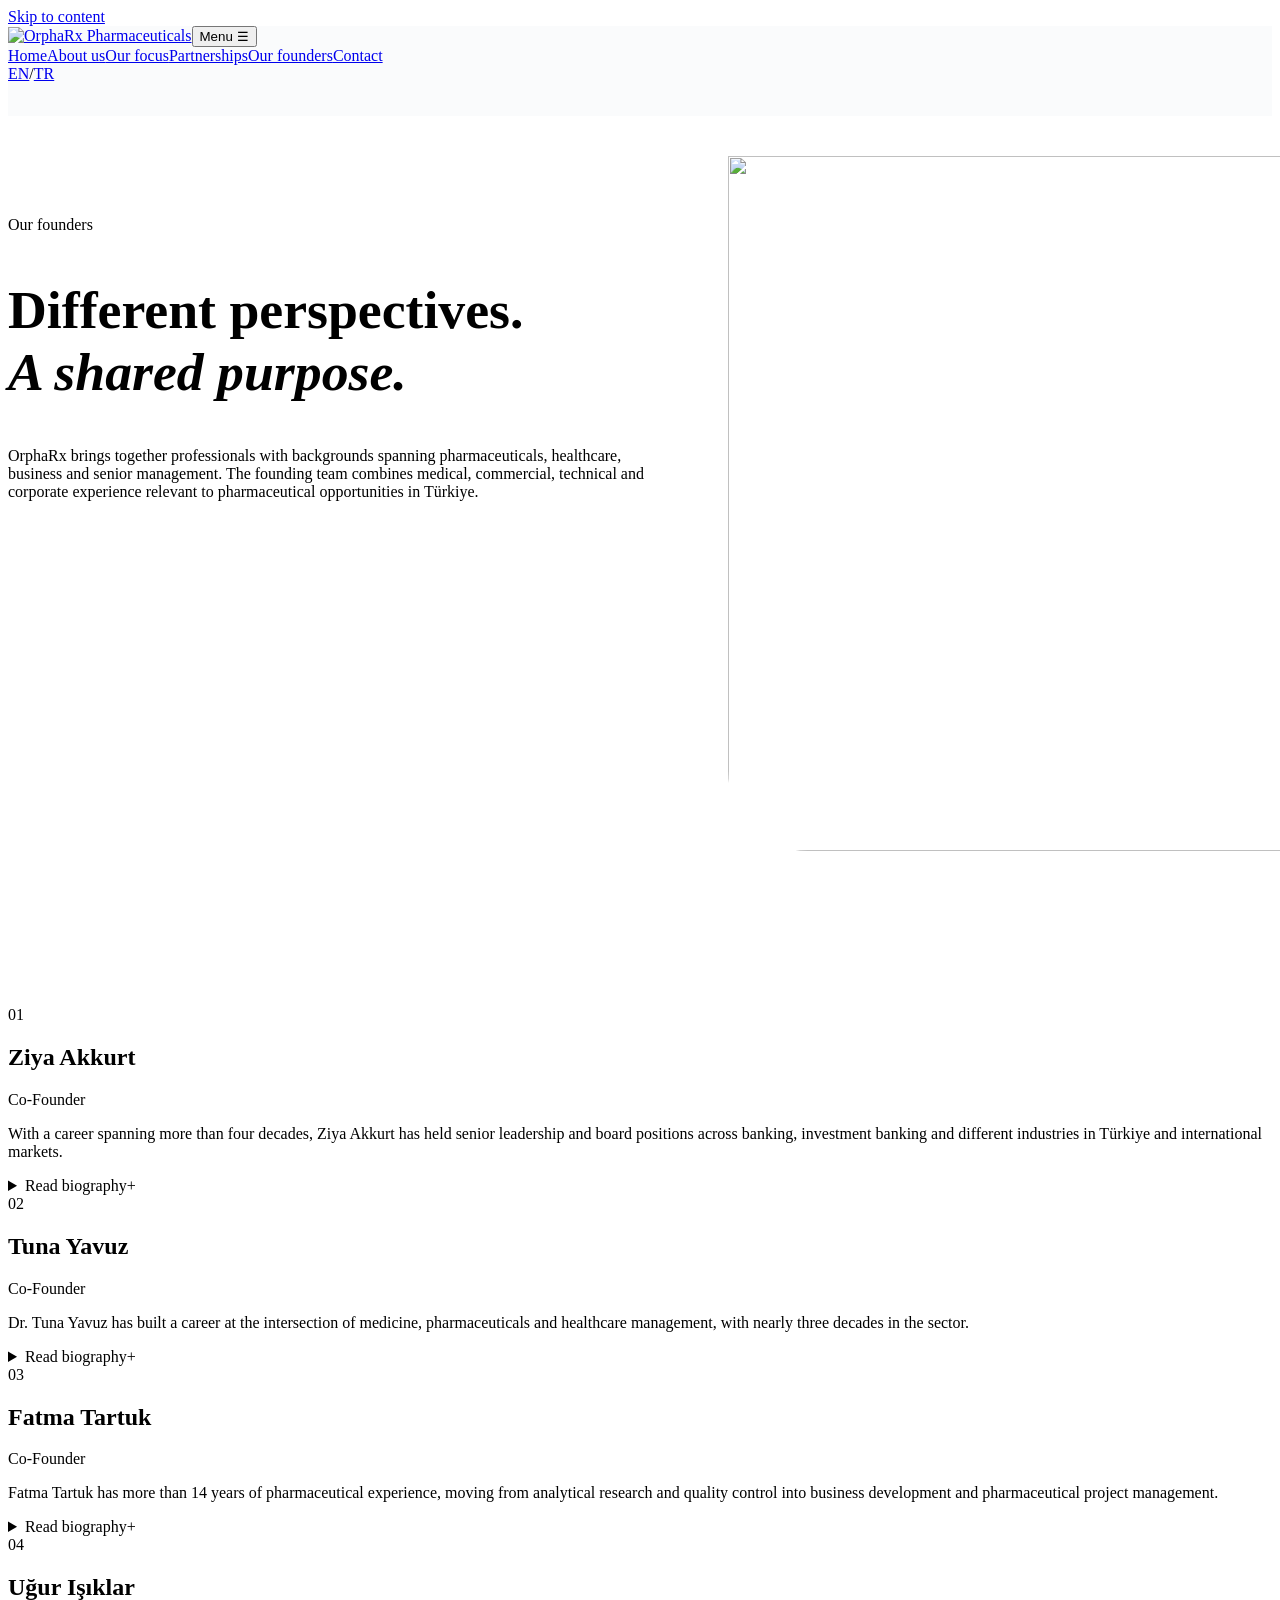
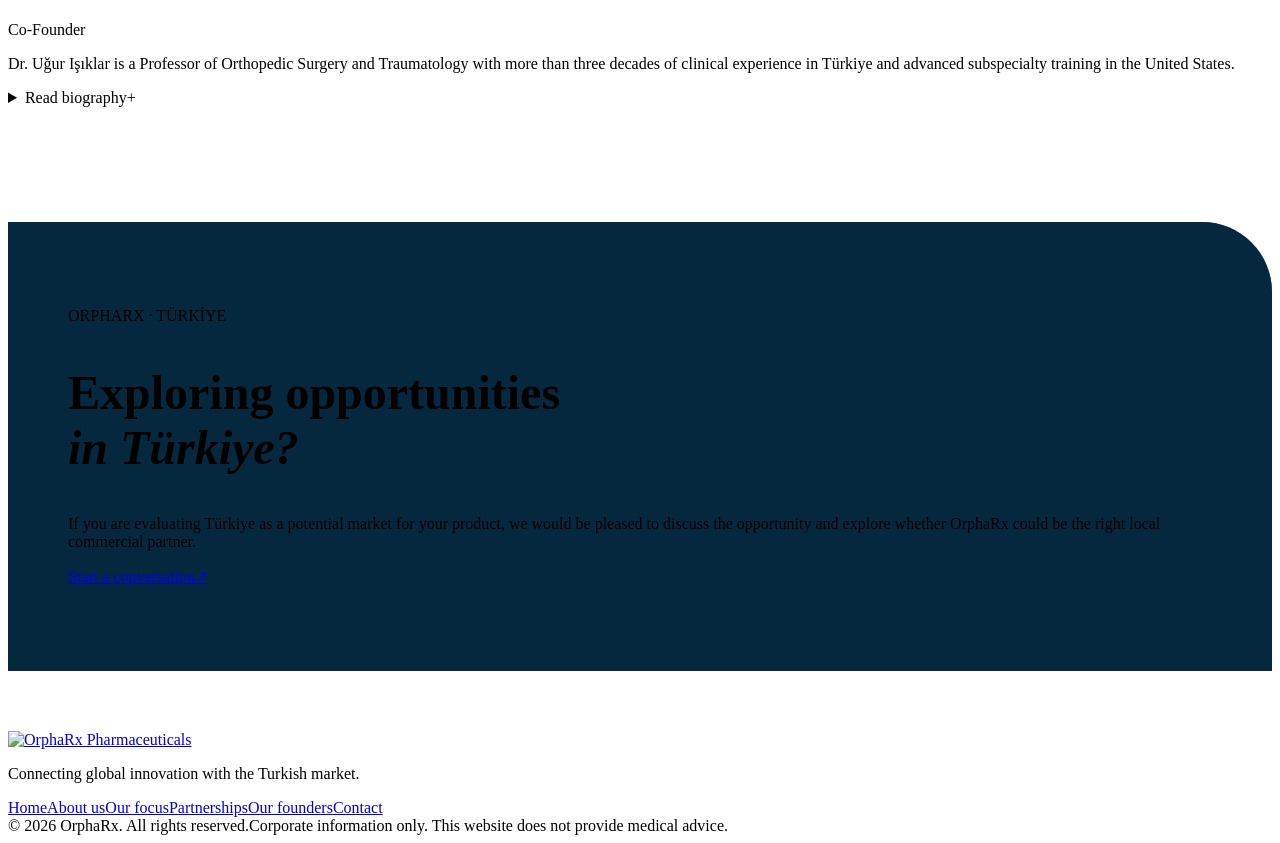
==== founders.html @ 41e8cdae "Keep original design, use rectangular focus image and add fourth founder" ====
<!doctype html><html lang="en"><head><meta charset="utf-8"><meta name="viewport" content="width=device-width, initial-scale=1"><title>Our founders | OrphaRx</title><meta name="description" content="OrphaRx is a specialised pharmaceutical company focused on rare diseases, orphan medicines and specialty pharmaceuticals, with a dedicated focus on the Turkish market."><meta name="theme-color" content="#0A2540"><link rel="stylesheet" href="styles.css?v=visual-6"><link rel="stylesheet" href="visual.css?v=visual-6"><link rel="alternate" hreflang="tr" href="tr/founders.html"><script src="assets/libphonenumber-max.js" defer></script><script src="phone.js?v=visual-6" defer></script><script src="app.js?v=visual-6" defer></script><script src="motion.js?v=visual-6" defer></script></head><body class="page-founders"><a class="skip" href="#main">Skip to content</a><header class="site-header"><a class="brand" href="index.html" aria-label="OrphaRx — Home"><img src="assets/logo.svg" width="2048" height="682" alt="OrphaRx Pharmaceuticals"></a><button class="menu-toggle" aria-expanded="false" aria-controls="main-nav">Menu <span aria-hidden="true">☰</span></button><nav id="main-nav" aria-label="Main navigation"><a href="index.html">Home</a><a href="about.html">About us</a><a href="focus.html">Our focus</a><a href="partnerships.html">Partnerships</a><a href="founders.html" aria-current="page">Our founders</a><a href="contact.html">Contact</a></nav><div class="languages" aria-label="Language"><a href="founders.html" lang="en" aria-current="true">EN</a><span>/</span><a href="tr/founders.html" lang="tr">TR</a></div></header><main id="main"><section class="page-head wrap"><div class="page-head-image"><img src="assets/human.webp" alt="" width="1536" height="1024"></div><span class="eyebrow">Our founders</span><h1>Different perspectives.<br><em>A shared purpose.</em></h1><p class="lead">OrphaRx brings together professionals with backgrounds spanning pharmaceuticals, healthcare, business and senior management. The founding team combines medical, commercial, technical and corporate experience relevant to pharmaceutical opportunities in Türkiye.</p></section><section class="wrap section founders"><article class="founder"><div class="founder-name"><span class="index">01</span><h2>Ziya Akkurt</h2><span class="eyebrow">Co-Founder</span></div><div><p class="bio-lead">With a career spanning more than four decades, Ziya Akkurt has held senior leadership and board positions across banking, investment banking and different industries in Türkiye and international markets.</p><details><summary>Read biography<span aria-hidden="true">+</span></summary><p>He began his banking career in 1983, progressing through senior positions at leading Turkish and international banks and serving as Chief Executive Officer of a prominent Turkish bank. His international responsibilities later included executive and board positions within Akbank subsidiaries in Germany, Malta, the Netherlands and the United Arab Emirates.</p><p>Since 2012, he has been Chairman of the Board of Nurol Investment Bank. His wider career includes senior management and board positions in manufacturing and other industries. In 2018–2019, he also served as a Board Member in an IFC-related project in Saudi Arabia.</p><p>For OrphaRx, this background provides a senior corporate perspective across strategic decision-making, governance and international business.</p></details></div></article><article class="founder"><div class="founder-name"><span class="index">02</span><h2>Tuna Yavuz</h2><span class="eyebrow">Co-Founder</span></div><div><p class="bio-lead">Dr. Tuna Yavuz has built a career at the intersection of medicine, pharmaceuticals and healthcare management, with nearly three decades in the sector.</p><details><summary>Read biography<span aria-hidden="true">+</span></summary><p>Following his graduation from Hacettepe University Faculty of Medicine, he pursued further studies in monoclonal antibodies at the University of Manchester in the United Kingdom. His pharmaceutical career began at Sanofi Pasteur, where he served as Medical and Marketing Director.</p><p>He subsequently moved into senior management roles at Abdi İbrahim, with responsibilities in specialty pharmaceuticals, before becoming General Manager of AI Otsuka. His career also includes senior positions at Danone Türkiye and Onfarma.</p><p>This combination of medical training, pharmaceutical experience and commercial management forms an important part of the perspective he brings to OrphaRx and its assessment of opportunities in Türkiye.</p></details></div></article><article class="founder"><div class="founder-name"><span class="index">03</span><h2>Fatma Tartuk</h2><span class="eyebrow">Co-Founder</span></div><div><p class="bio-lead">Fatma Tartuk has more than 14 years of pharmaceutical experience, moving from analytical research and quality control into business development and pharmaceutical project management.</p><details><summary>Read biography<span aria-hidden="true">+</span></summary><p>Her technical background includes analytical method development, validation, stability studies and CTD documentation. In business development, her work has covered product development, licensing, technology transfer, contract manufacturing and commercial launch planning.</p><p>She has worked across the pharmaceutical product lifecycle, coordinating activities involving R&amp;D, regulatory, manufacturing and commercial functions. Her experience also includes TÜBİTAK-funded R&amp;D projects and CMO coordination.</p><p>At OrphaRx, this combination of technical and business development experience is applied to the evaluation and development of niche and orphan pharmaceutical opportunities for the Turkish market.</p><p></p></details></div></article><article class="founder"><div class="founder-name"><span class="index">04</span><h2>Uğur Işıklar</h2><span class="eyebrow">Co-Founder</span></div><div><p class="bio-lead">Dr. Uğur Işıklar is a Professor of Orthopedic Surgery and Traumatology with more than three decades of clinical experience in Türkiye and advanced subspecialty training in the United States.</p><details><summary>Read biography<span aria-hidden="true">+</span></summary><p>He graduated from Hacettepe University School of Medicine in 1985 and completed his postgraduate training in Orthopedic Surgery at Ankara University. He subsequently completed advanced fellowship training at Baylor College of Medicine in Houston in Joint Replacement, Orthopedic Trauma and Adult Reconstructive Surgery, followed by a Sports Medicine Visiting Scholar program.</p><p>His clinical career in Türkiye has included positions at Başkent University School of Medicine, the Orthopedic Surgery and Traumatology Center in Ankara, Florence Nightingale Hospital and Bilim University School of Medicine in Istanbul. He later served as Chairman of Orthopedic Surgery at Şişli Memorial Hospital from 2017 to 2020. Since 2020, he has continued his clinical practice in Istanbul.</p><p>Dr. Işıklar has been involved in a number of national and international orthopedic organizations, including the Turkish Orthopedic Surgery and Traumatology Board, Turkish Arthroplasty Association, AO/ASIF, SICOT, EFORT and the European Hip Society. He is a founding member of the Turkish Arthroplasty Association and has served as Chairman of the AO Chapter Türkiye and as an AO Trustee.</p></details></div></article></section><section class="cta wrap"><div><span class="eyebrow">ORPHARX · TÜRKİYE</span><h2>Exploring opportunities<br><em>in Türkiye?</em></h2></div><div><p>If you are evaluating Türkiye as a potential market for your product, we would be pleased to discuss the opportunity and explore whether OrphaRx could be the right local commercial partner.</p><a class="button light" href="contact.html">Start a conversation<span aria-hidden="true">↗</span></a></div></section></main><footer class="site-footer wrap"><div><a class="brand" href="index.html"><img src="assets/logo.svg" width="2048" height="682" alt="OrphaRx Pharmaceuticals"></a><p>Connecting global innovation with the Turkish market.</p></div><div class="footer-links"><a href="index.html">Home</a><a href="about.html">About us</a><a href="focus.html">Our focus</a><a href="partnerships.html">Partnerships</a><a href="founders.html" aria-current="page">Our founders</a><a href="contact.html">Contact</a></div><div class="footer-bottom"><span>© 2026 OrphaRx. All rights reserved.</span><span>Corporate information only. This website does not provide medical advice.</span></div></footer><script type="application/json" id="site-config">{"sent": "Your enquiry has been accepted for delivery. Thank you for contacting OrphaRx.", "error": "Your message could not be sent. Your entries are preserved. Please use the email option below.", "sending": "Sending…", "submit": "Submit enquiry", "draftStatus": "An email draft was requested in your email application. Your message has not been sent automatically.", "formStatus": "Automatic delivery is not active in this preview. You can prepare an email using the button below.", "deliveryEnabled": false}</script></body></html>
---- visual.css ----
/* Visual direction: cinematic science, human purpose, editorial rhythm. */
:root{--paper:#f8fafb}body{overflow-x:clip}.site-header{position:sticky;top:0;height:90px;backdrop-filter:blur(20px);background:#fafbfcef;transition:box-shadow .3s}.site-header.scrolled{box-shadow:0 6px 30px #0a254014}.brand{width:180px}.hero{position:relative;display:flex;min-height:760px;height:calc(100svh - 90px);max-height:1000px;max-width:none;overflow:hidden;background:#061c30;color:white;isolation:isolate}.hero-art{position:absolute;inset:0;z-index:-2;min-height:0;background:#061c30}.hero-art img{object-position:75% 50%;opacity:.9;animation:hero-drift 18s ease-in-out infinite alternate}.hero-shade{position:absolute;inset:0;z-index:-1;background:linear-gradient(90deg,#061c30 0%,#061c30ed 25%,#061c3080 62%,#061c301a),linear-gradient(0deg,#061c30cc,transparent 40%)}.hero-copy{padding:70px max(56px,calc((100vw - 1280px)/2));width:100%;align-self:center}.hero-copy h1{max-width:850px;font-size:clamp(3.6rem,6.3vw,6.7rem);line-height:1.08;letter-spacing:-.055em}.hero-copy em{color:#8edbd2}.hero-copy .eyebrow{color:#92dbd2;letter-spacing:.2em;font-size:.8rem}.hero-copy p{color:#d1dee8;max-width:550px;font-size:1.08rem}.hero-copy .button{background:#fff;color:var(--navy);border-color:white;padding:18px 27px}.hero-copy .button:hover{background:#94dcd0;border-color:#94dcd0}.image-caption{left:auto;right:40px;bottom:35px;writing-mode:vertical-rl}.hero-copy>*{animation:enter .95s both}.hero-copy h1{animation-delay:.12s}.hero-copy p{animation-delay:.24s}.hero-copy .button{animation-delay:.36s}.discipline-strip{background:var(--navy);color:#bcd9df;border:0;padding-block:25px}.section{padding-block:115px}.section-heading{margin-bottom:60px}.section-heading h2{font-size:clamp(2.6rem,4vw,4rem)}.focus-grid{gap:24px;border:0;align-items:start}.focus-card,.focus-card+.focus-card{border:0;padding:0;background:white;overflow:hidden;box-shadow:0 14px 50px #0a254009;transition:transform .45s,box-shadow .45s}.focus-card:nth-child(2){margin-top:55px}.focus-card:nth-child(3){margin-top:110px}.focus-card:hover{background:white;transform:translateY(-12px);box-shadow:0 25px 60px #0a254020}.focus-photo{width:100%;aspect-ratio:1.2;object-fit:cover;transition:transform .9s}.focus-card:hover .focus-photo{transform:scale(1.06)}.focus-card-copy{padding:28px;position:relative;background:#fff}.focus-card .index{margin-bottom:22px}.focus-card h3{font-size:1.6rem;min-height:0}.focus-card p{margin-bottom:30px}.card-arrow{position:static}.approach{position:relative;background:#08283e;overflow:hidden}.approach:before{content:'';position:absolute;inset:0;background:radial-gradient(ellipse at 80% 0%,#0f8b8d55,transparent 65%);pointer-events:none}.approach .wrap{position:relative}.steps{gap:0;counter-reset:steps}.steps article{padding:32px 25px;border-top:1px solid #5a8b98;border-left:1px solid #325567;transition:background .3s}.steps article:first-child{border-left:0}.steps article:hover{background:#ffffff09}.steps .index{font-family:Lora,serif;font-size:2.4rem;color:#7bd7cd}.steps h3{min-height:70px;font-size:1.3rem}.purpose{grid-template-columns:1.15fr 1fr;gap:50px 80px;align-items:center}.purpose-photo{grid-row:span 2;margin:0;height:640px;overflow:hidden;position:relative}.purpose-photo img{width:100%;height:100%;object-fit:cover;transition:transform 1s}.purpose-photo:hover img{transform:scale(1.035)}.purpose>div:last-child{align-self:start}.purpose h2{font-size:3.2rem}.purpose>div:nth-child(2){align-self:end}.cta{position:relative;isolation:isolate;overflow:hidden;padding:85px 60px;border-radius:0 70px 0 0;background:#06283f}.cta:before{content:'';position:absolute;inset:0;z-index:-1;background:linear-gradient(90deg,#06283fee,#06283faa),url('assets/science.webp') center/cover}.cta h2{font-size:3rem}.button{border-radius:2px;transition:background .25s,transform .25s,box-shadow .25s}.button:hover{box-shadow:0 10px 30px #0f8b8d30}.button span{transition:transform .25s}.button:hover span{transform:translate(3px,-3px)}.page-head{position:relative;padding:100px 48% 85px 0;min-height:590px;isolation:isolate}.page-head h1{font-size:clamp(2.7rem,4.2vw,4.5rem)}.page-head-image{position:absolute;inset:40px -56px 40px 57%;z-index:-1;overflow:hidden;border-radius:0 0 0 80px}.page-head-image img{width:100%;height:100%;object-fit:cover;animation:enter 1s both}.page-head .lead{font-size:1rem}.page-focus .page-head-image{border-radius:0}.page-founders .page-head-image img{object-position:70% center}.focus-detail{gap:45px;grid-template-columns:100px 1fr;padding:60px 0}.focus-detail .index{font-size:4rem;opacity:.6}.expertise>div{transition:padding .25s,color .25s}.expertise>div:hover{padding-left:12px;color:var(--teal)}.op-grid article{background:#fff;padding:35px;border:0;box-shadow:0 12px 30px #0a254009}.founder{border-top:0;border-bottom:1px solid var(--line)}.contact-layout{padding-top:75px;gap:70px}.contact-copy{position:relative}.contact-copy:after{content:'';display:block;height:220px;margin-top:35px;background:linear-gradient(0deg,#0a254033,#0a254033),url('assets/research.webp') center/cover;border-radius:0 45px 0 0}#contact-form{background:#fff;padding:35px;box-shadow:0 20px 65px #0a25400c;border-top:3px solid var(--teal)}.site-footer{padding-top:60px}.reveal-ready{opacity:0;transform:translateY(35px);transition:opacity .75s ease,transform .75s cubic-bezier(.2,.7,.2,1)}.reveal-ready.is-visible{opacity:1;transform:none}.scroll-progress{height:3px;position:fixed;left:0;top:0;width:100%;transform:scaleX(0);transform-origin:left;background:var(--teal);z-index:100;pointer-events:none}.motion-toggle{position:absolute;right:25px;bottom:25px;border:1px solid #ffffff55;background:#08283e88;color:white;padding:8px 12px;font-size:.8rem;z-index:2}.motion-paused .hero-art img{animation-play-state:paused}.motion-paused .reveal-ready{transition:none;transform:none;opacity:1}@keyframes enter{from{opacity:0;transform:translateY(24px)}to{opacity:1;transform:none}}@keyframes hero-drift{from{transform:scale(1.02) translateX(0)}to{transform:scale(1.13) translateX(-2%)}}
@media(max-width:1100px){.hero-copy{padding-inline:36px}.hero-copy h1{max-width:700px}.focus-card-copy{padding:22px}.purpose{gap:30px}.purpose-photo{height:590px}.purpose h2{font-size:2.6rem}.page-head{padding-right:47%}.contact-layout{gap:35px}#contact-form{padding:25px}.page-head-image{right:-36px}.cta{padding:60px 40px}.cta h2{font-size:2.5rem}}
@media(max-width:950px){.site-header nav{top:90px}.hero{height:auto;min-height:720px}.hero-art{height:auto}.hero-copy{padding-block:100px}.steps article{border-left:0;border-bottom:1px solid #325567}.steps h3{min-height:0}.contact-layout{grid-template-columns:1fr}.contact-copy:after{height:260px}.page-head{padding-right:45%}.purpose-photo{height:650px}}
@media(max-width:650px){.site-header{height:80px}.site-header nav{top:80px}.site-header .brand{width:155px}.hero{min-height:750px;height:auto;display:flex}.hero-art{height:100%;min-height:0}.hero-art img{object-position:65% center;opacity:.65}.hero-shade{background:linear-gradient(90deg,#061c30f2,#061c3070),linear-gradient(0deg,#061c30aa,transparent)}.hero-copy{padding:75px 24px 100px}.hero-copy h1{font-size:clamp(3rem,12vw,4rem)}.hero-copy p{font-size:1rem}.hero-copy .eyebrow{font-size:.69rem;line-height:1.8}.image-caption{display:none}.section{padding-block:70px}.section-heading h2{font-size:2.5rem}.focus-grid{gap:28px}.focus-card:nth-child(n){margin-top:0}.focus-photo{aspect-ratio:1.6}.focus-card-copy{padding:25px}.focus-card p{margin-right:0}.purpose{display:flex;flex-direction:column;align-items:stretch;gap:25px}.purpose-photo{height:340px;width:100%}.purpose h2{font-size:2.6rem}.purpose>div:nth-child(2){align-self:stretch}.cta{padding:45px 25px;border-radius:0 45px 0 0}.cta h2{font-size:2.2rem}.page-head{padding:45px 0 0;min-height:0}.page-head h1{font-size:2.7rem}.page-head-image{position:relative;inset:auto;width:100%;height:260px;border-radius:0 0 0 45px;margin-bottom:35px}.page-head .lead{padding-bottom:35px}.page-head .eyebrow{margin-bottom:20px}.focus-detail{grid-template-columns:1fr;gap:0}.focus-detail .index{font-size:2.5rem}.contact-layout{padding-top:45px}#contact-form{padding:24px 18px}.contact-copy:after{height:200px}.country-options{max-height:220px}}
@media(prefers-reduced-motion:reduce){.hero-art img,.hero-copy>*,.page-head-image img{animation:none}.reveal-ready{opacity:1;transform:none;transition:none}.focus-card:hover,.focus-card:hover .focus-photo{transform:none}}

/* Keep the focus image rectangular at every screen width. */
.page-focus .page-head-image{border-radius:0}
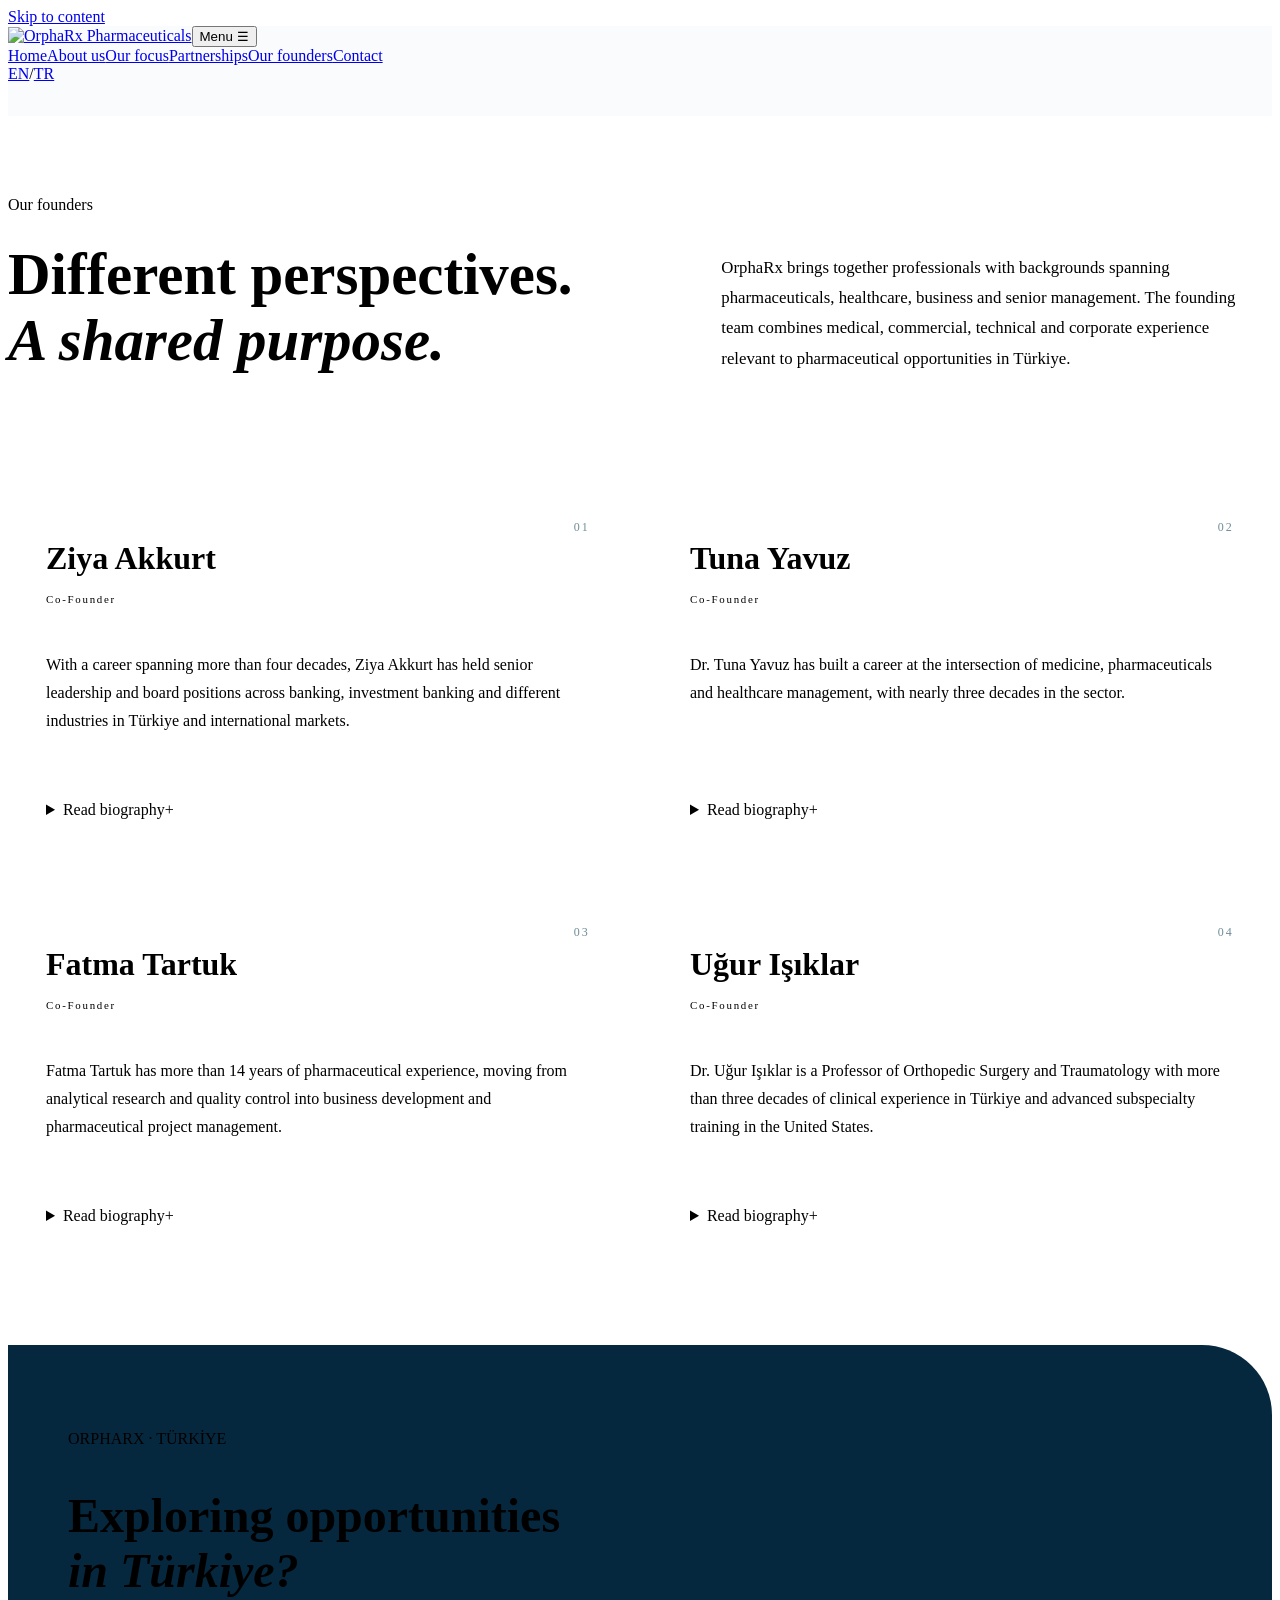
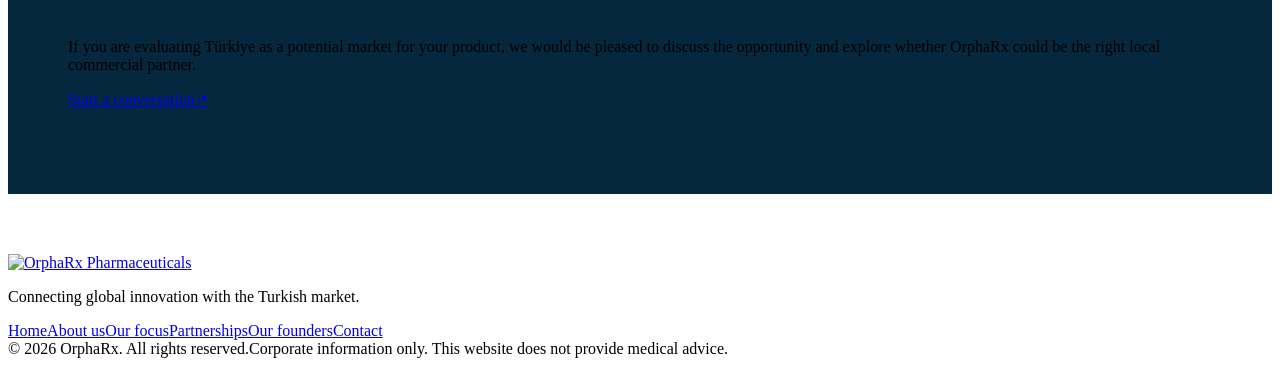
==== commit ab8dc223: "Present founders in responsive biography cards without hero imagery" ====
--- a/founders.html
+++ b/founders.html
@@ -1 +1 @@
-<!doctype html><html lang="en"><head><meta charset="utf-8"><meta name="viewport" content="width=device-width, initial-scale=1"><title>Our founders | OrphaRx</title><meta name="description" content="OrphaRx is a specialised pharmaceutical company focused on rare diseases, orphan medicines and specialty pharmaceuticals, with a dedicated focus on the Turkish market."><meta name="theme-color" content="#0A2540"><link rel="stylesheet" href="styles.css?v=visual-6"><link rel="stylesheet" href="visual.css?v=visual-6"><link rel="alternate" hreflang="tr" href="tr/founders.html"><script src="assets/libphonenumber-max.js" defer></script><script src="phone.js?v=visual-6" defer></script><script src="app.js?v=visual-6" defer></script><script src="motion.js?v=visual-6" defer></script></head><body class="page-founders"><a class="skip" href="#main">Skip to content</a><header class="site-header"><a class="brand" href="index.html" aria-label="OrphaRx — Home"><img src="assets/logo.svg" width="2048" height="682" alt="OrphaRx Pharmaceuticals"></a><button class="menu-toggle" aria-expanded="false" aria-controls="main-nav">Menu <span aria-hidden="true">☰</span></button><nav id="main-nav" aria-label="Main navigation"><a href="index.html">Home</a><a href="about.html">About us</a><a href="focus.html">Our focus</a><a href="partnerships.html">Partnerships</a><a href="founders.html" aria-current="page">Our founders</a><a href="contact.html">Contact</a></nav><div class="languages" aria-label="Language"><a href="founders.html" lang="en" aria-current="true">EN</a><span>/</span><a href="tr/founders.html" lang="tr">TR</a></div></header><main id="main"><section class="page-head wrap"><div class="page-head-image"><img src="assets/human.webp" alt="" width="1536" height="1024"></div><span class="eyebrow">Our founders</span><h1>Different perspectives.<br><em>A shared purpose.</em></h1><p class="lead">OrphaRx brings together professionals with backgrounds spanning pharmaceuticals, healthcare, business and senior management. The founding team combines medical, commercial, technical and corporate experience relevant to pharmaceutical opportunities in Türkiye.</p></section><section class="wrap section founders"><article class="founder"><div class="founder-name"><span class="index">01</span><h2>Ziya Akkurt</h2><span class="eyebrow">Co-Founder</span></div><div><p class="bio-lead">With a career spanning more than four decades, Ziya Akkurt has held senior leadership and board positions across banking, investment banking and different industries in Türkiye and international markets.</p><details><summary>Read biography<span aria-hidden="true">+</span></summary><p>He began his banking career in 1983, progressing through senior positions at leading Turkish and international banks and serving as Chief Executive Officer of a prominent Turkish bank. His international responsibilities later included executive and board positions within Akbank subsidiaries in Germany, Malta, the Netherlands and the United Arab Emirates.</p><p>Since 2012, he has been Chairman of the Board of Nurol Investment Bank. His wider career includes senior management and board positions in manufacturing and other industries. In 2018–2019, he also served as a Board Member in an IFC-related project in Saudi Arabia.</p><p>For OrphaRx, this background provides a senior corporate perspective across strategic decision-making, governance and international business.</p></details></div></article><article class="founder"><div class="founder-name"><span class="index">02</span><h2>Tuna Yavuz</h2><span class="eyebrow">Co-Founder</span></div><div><p class="bio-lead">Dr. Tuna Yavuz has built a career at the intersection of medicine, pharmaceuticals and healthcare management, with nearly three decades in the sector.</p><details><summary>Read biography<span aria-hidden="true">+</span></summary><p>Following his graduation from Hacettepe University Faculty of Medicine, he pursued further studies in monoclonal antibodies at the University of Manchester in the United Kingdom. His pharmaceutical career began at Sanofi Pasteur, where he served as Medical and Marketing Director.</p><p>He subsequently moved into senior management roles at Abdi İbrahim, with responsibilities in specialty pharmaceuticals, before becoming General Manager of AI Otsuka. His career also includes senior positions at Danone Türkiye and Onfarma.</p><p>This combination of medical training, pharmaceutical experience and commercial management forms an important part of the perspective he brings to OrphaRx and its assessment of opportunities in Türkiye.</p></details></div></article><article class="founder"><div class="founder-name"><span class="index">03</span><h2>Fatma Tartuk</h2><span class="eyebrow">Co-Founder</span></div><div><p class="bio-lead">Fatma Tartuk has more than 14 years of pharmaceutical experience, moving from analytical research and quality control into business development and pharmaceutical project management.</p><details><summary>Read biography<span aria-hidden="true">+</span></summary><p>Her technical background includes analytical method development, validation, stability studies and CTD documentation. In business development, her work has covered product development, licensing, technology transfer, contract manufacturing and commercial launch planning.</p><p>She has worked across the pharmaceutical product lifecycle, coordinating activities involving R&amp;D, regulatory, manufacturing and commercial functions. Her experience also includes TÜBİTAK-funded R&amp;D projects and CMO coordination.</p><p>At OrphaRx, this combination of technical and business development experience is applied to the evaluation and development of niche and orphan pharmaceutical opportunities for the Turkish market.</p><p></p></details></div></article><article class="founder"><div class="founder-name"><span class="index">04</span><h2>Uğur Işıklar</h2><span class="eyebrow">Co-Founder</span></div><div><p class="bio-lead">Dr. Uğur Işıklar is a Professor of Orthopedic Surgery and Traumatology with more than three decades of clinical experience in Türkiye and advanced subspecialty training in the United States.</p><details><summary>Read biography<span aria-hidden="true">+</span></summary><p>He graduated from Hacettepe University School of Medicine in 1985 and completed his postgraduate training in Orthopedic Surgery at Ankara University. He subsequently completed advanced fellowship training at Baylor College of Medicine in Houston in Joint Replacement, Orthopedic Trauma and Adult Reconstructive Surgery, followed by a Sports Medicine Visiting Scholar program.</p><p>His clinical career in Türkiye has included positions at Başkent University School of Medicine, the Orthopedic Surgery and Traumatology Center in Ankara, Florence Nightingale Hospital and Bilim University School of Medicine in Istanbul. He later served as Chairman of Orthopedic Surgery at Şişli Memorial Hospital from 2017 to 2020. Since 2020, he has continued his clinical practice in Istanbul.</p><p>Dr. Işıklar has been involved in a number of national and international orthopedic organizations, including the Turkish Orthopedic Surgery and Traumatology Board, Turkish Arthroplasty Association, AO/ASIF, SICOT, EFORT and the European Hip Society. He is a founding member of the Turkish Arthroplasty Association and has served as Chairman of the AO Chapter Türkiye and as an AO Trustee.</p></details></div></article></section><section class="cta wrap"><div><span class="eyebrow">ORPHARX · TÜRKİYE</span><h2>Exploring opportunities<br><em>in Türkiye?</em></h2></div><div><p>If you are evaluating Türkiye as a potential market for your product, we would be pleased to discuss the opportunity and explore whether OrphaRx could be the right local commercial partner.</p><a class="button light" href="contact.html">Start a conversation<span aria-hidden="true">↗</span></a></div></section></main><footer class="site-footer wrap"><div><a class="brand" href="index.html"><img src="assets/logo.svg" width="2048" height="682" alt="OrphaRx Pharmaceuticals"></a><p>Connecting global innovation with the Turkish market.</p></div><div class="footer-links"><a href="index.html">Home</a><a href="about.html">About us</a><a href="focus.html">Our focus</a><a href="partnerships.html">Partnerships</a><a href="founders.html" aria-current="page">Our founders</a><a href="contact.html">Contact</a></div><div class="footer-bottom"><span>© 2026 OrphaRx. All rights reserved.</span><span>Corporate information only. This website does not provide medical advice.</span></div></footer><script type="application/json" id="site-config">{"sent": "Your enquiry has been accepted for delivery. Thank you for contacting OrphaRx.", "error": "Your message could not be sent. Your entries are preserved. Please use the email option below.", "sending": "Sending…", "submit": "Submit enquiry", "draftStatus": "An email draft was requested in your email application. Your message has not been sent automatically.", "formStatus": "Automatic delivery is not active in this preview. You can prepare an email using the button below.", "deliveryEnabled": false}</script></body></html>+<!doctype html><html lang="en"><head><meta charset="utf-8"><meta name="viewport" content="width=device-width, initial-scale=1"><title>Our founders | OrphaRx</title><meta name="description" content="OrphaRx is a specialised pharmaceutical company focused on rare diseases, orphan medicines and specialty pharmaceuticals, with a dedicated focus on the Turkish market."><meta name="theme-color" content="#0A2540"><link rel="stylesheet" href="styles.css?v=visual-6"><link rel="stylesheet" href="visual.css?v=founders-cards-9"><link rel="alternate" hreflang="tr" href="tr/founders.html"><script src="assets/libphonenumber-max.js" defer></script><script src="phone.js?v=visual-6" defer></script><script src="app.js?v=visual-6" defer></script><script src="motion.js?v=visual-6" defer></script></head><body class="page-founders"><a class="skip" href="#main">Skip to content</a><header class="site-header"><a class="brand" href="index.html" aria-label="OrphaRx — Home"><img src="assets/logo.svg" width="2048" height="682" alt="OrphaRx Pharmaceuticals"></a><button class="menu-toggle" aria-expanded="false" aria-controls="main-nav">Menu <span aria-hidden="true">☰</span></button><nav id="main-nav" aria-label="Main navigation"><a href="index.html">Home</a><a href="about.html">About us</a><a href="focus.html">Our focus</a><a href="partnerships.html">Partnerships</a><a href="founders.html" aria-current="page">Our founders</a><a href="contact.html">Contact</a></nav><div class="languages" aria-label="Language"><a href="founders.html" lang="en" aria-current="true">EN</a><span>/</span><a href="tr/founders.html" lang="tr">TR</a></div></header><main id="main"><section class="page-head wrap founders-intro"><span class="eyebrow">Our founders</span><h1>Different perspectives.<br><em>A shared purpose.</em></h1><p class="lead">OrphaRx brings together professionals with backgrounds spanning pharmaceuticals, healthcare, business and senior management. The founding team combines medical, commercial, technical and corporate experience relevant to pharmaceutical opportunities in Türkiye.</p></section><section class="wrap section founders"><article class="founder"><div class="founder-name"><span class="index">01</span><h2>Ziya Akkurt</h2><span class="eyebrow">Co-Founder</span></div><div><p class="bio-lead">With a career spanning more than four decades, Ziya Akkurt has held senior leadership and board positions across banking, investment banking and different industries in Türkiye and international markets.</p><details><summary>Read biography<span aria-hidden="true">+</span></summary><p>He began his banking career in 1983, progressing through senior positions at leading Turkish and international banks and serving as Chief Executive Officer of a prominent Turkish bank. His international responsibilities later included executive and board positions within Akbank subsidiaries in Germany, Malta, the Netherlands and the United Arab Emirates.</p><p>Since 2012, he has been Chairman of the Board of Nurol Investment Bank. His wider career includes senior management and board positions in manufacturing and other industries. In 2018–2019, he also served as a Board Member in an IFC-related project in Saudi Arabia.</p><p>For OrphaRx, this background provides a senior corporate perspective across strategic decision-making, governance and international business.</p></details></div></article><article class="founder"><div class="founder-name"><span class="index">02</span><h2>Tuna Yavuz</h2><span class="eyebrow">Co-Founder</span></div><div><p class="bio-lead">Dr. Tuna Yavuz has built a career at the intersection of medicine, pharmaceuticals and healthcare management, with nearly three decades in the sector.</p><details><summary>Read biography<span aria-hidden="true">+</span></summary><p>Following his graduation from Hacettepe University Faculty of Medicine, he pursued further studies in monoclonal antibodies at the University of Manchester in the United Kingdom. His pharmaceutical career began at Sanofi Pasteur, where he served as Medical and Marketing Director.</p><p>He subsequently moved into senior management roles at Abdi İbrahim, with responsibilities in specialty pharmaceuticals, before becoming General Manager of AI Otsuka. His career also includes senior positions at Danone Türkiye and Onfarma.</p><p>This combination of medical training, pharmaceutical experience and commercial management forms an important part of the perspective he brings to OrphaRx and its assessment of opportunities in Türkiye.</p></details></div></article><article class="founder"><div class="founder-name"><span class="index">03</span><h2>Fatma Tartuk</h2><span class="eyebrow">Co-Founder</span></div><div><p class="bio-lead">Fatma Tartuk has more than 14 years of pharmaceutical experience, moving from analytical research and quality control into business development and pharmaceutical project management.</p><details><summary>Read biography<span aria-hidden="true">+</span></summary><p>Her technical background includes analytical method development, validation, stability studies and CTD documentation. In business development, her work has covered product development, licensing, technology transfer, contract manufacturing and commercial launch planning.</p><p>She has worked across the pharmaceutical product lifecycle, coordinating activities involving R&amp;D, regulatory, manufacturing and commercial functions. Her experience also includes TÜBİTAK-funded R&amp;D projects and CMO coordination.</p><p>At OrphaRx, this combination of technical and business development experience is applied to the evaluation and development of niche and orphan pharmaceutical opportunities for the Turkish market.</p><p></p></details></div></article><article class="founder"><div class="founder-name"><span class="index">04</span><h2>Uğur Işıklar</h2><span class="eyebrow">Co-Founder</span></div><div><p class="bio-lead">Dr. Uğur Işıklar is a Professor of Orthopedic Surgery and Traumatology with more than three decades of clinical experience in Türkiye and advanced subspecialty training in the United States.</p><details><summary>Read biography<span aria-hidden="true">+</span></summary><p>He graduated from Hacettepe University School of Medicine in 1985 and completed his postgraduate training in Orthopedic Surgery at Ankara University. He subsequently completed advanced fellowship training at Baylor College of Medicine in Houston in Joint Replacement, Orthopedic Trauma and Adult Reconstructive Surgery, followed by a Sports Medicine Visiting Scholar program.</p><p>His clinical career in Türkiye has included positions at Başkent University School of Medicine, the Orthopedic Surgery and Traumatology Center in Ankara, Florence Nightingale Hospital and Bilim University School of Medicine in Istanbul. He later served as Chairman of Orthopedic Surgery at Şişli Memorial Hospital from 2017 to 2020. Since 2020, he has continued his clinical practice in Istanbul.</p><p>Dr. Işıklar has been involved in a number of national and international orthopedic organizations, including the Turkish Orthopedic Surgery and Traumatology Board, Turkish Arthroplasty Association, AO/ASIF, SICOT, EFORT and the European Hip Society. He is a founding member of the Turkish Arthroplasty Association and has served as Chairman of the AO Chapter Türkiye and as an AO Trustee.</p></details></div></article></section><section class="cta wrap"><div><span class="eyebrow">ORPHARX · TÜRKİYE</span><h2>Exploring opportunities<br><em>in Türkiye?</em></h2></div><div><p>If you are evaluating Türkiye as a potential market for your product, we would be pleased to discuss the opportunity and explore whether OrphaRx could be the right local commercial partner.</p><a class="button light" href="contact.html">Start a conversation<span aria-hidden="true">↗</span></a></div></section></main><footer class="site-footer wrap"><div><a class="brand" href="index.html"><img src="assets/logo.svg" width="2048" height="682" alt="OrphaRx Pharmaceuticals"></a><p>Connecting global innovation with the Turkish market.</p></div><div class="footer-links"><a href="index.html">Home</a><a href="about.html">About us</a><a href="focus.html">Our focus</a><a href="partnerships.html">Partnerships</a><a href="founders.html" aria-current="page">Our founders</a><a href="contact.html">Contact</a></div><div class="footer-bottom"><span>© 2026 OrphaRx. All rights reserved.</span><span>Corporate information only. This website does not provide medical advice.</span></div></footer><script type="application/json" id="site-config">{"sent": "Your enquiry has been accepted for delivery. Thank you for contacting OrphaRx.", "error": "Your message could not be sent. Your entries are preserved. Please use the email option below.", "sending": "Sending…", "submit": "Submit enquiry", "draftStatus": "An email draft was requested in your email application. Your message has not been sent automatically.", "formStatus": "Automatic delivery is not active in this preview. You can prepare an email using the button below.", "deliveryEnabled": false}</script></body></html>
--- a/visual.css
+++ b/visual.css
@@ -7,3 +7,50 @@
 
 /* Keep the focus image rectangular at every screen width. */
 .page-focus .page-head-image{border-radius:0}
+
+/* Responsive user-supplied imagery for partnerships only. */
+.page-partnerships .page-head-image{border-radius:0}
+.page-partnerships .page-head-image picture,
+.page-partnerships .page-head-image picture img{display:block;width:100%;height:100%}
+.page-partnerships .page-head-image picture img{object-fit:cover;object-position:61% center}
+@media(max-width:650px){
+  .page-partnerships .page-head-image{height:300px}
+  .page-partnerships .page-head-image picture img{object-position:center center}
+}
+
+/* Founders: typography and biographies take precedence over decorative imagery. */
+.page-founders .founders-intro{padding:80px 0 64px;min-height:0;display:grid;grid-template-columns:1.15fr 1fr;column-gap:80px;align-items:end}
+.page-founders .founders-intro .eyebrow{grid-column:1/-1;margin-bottom:28px}
+.page-founders .founders-intro h1{font-size:clamp(2.8rem,4.6vw,4.5rem);margin:0;line-height:1.12}
+.page-founders .founders-intro .lead{margin:0;padding:0;font-size:1.05rem;line-height:1.8;max-width:540px}
+.page-founders .founders{padding-top:12px;padding-bottom:70px}
+.page-founders .founder{grid-template-columns:1fr 1.4fr;gap:70px;padding:42px 0}
+.page-founders .founder .index{margin-bottom:12px;font-size:.75rem;letter-spacing:.18em}
+.page-founders .founder h2{font-size:2rem;margin-bottom:12px}
+.page-founders .founder-name .eyebrow{font-size:.68rem;letter-spacing:.16em;margin:0}
+.page-founders .bio-lead{font-size:1.05rem;line-height:1.8;margin-bottom:16px}
+.page-founders .cta:before{display:none}
+@media(max-width:950px){.page-founders .founders-intro{column-gap:35px}.page-founders .founder{gap:35px}}
+@media(max-width:650px){
+.page-founders .founders-intro{grid-template-columns:1fr;gap:20px;padding:45px 0 36px}
+.page-founders .founders-intro .eyebrow{margin:0}
+.page-founders .founders-intro h1{font-size:2.8rem}
+.page-founders .founders-intro .lead{font-size:1rem}
+.page-founders .founder{grid-template-columns:1fr;gap:22px;padding:32px 0}
+.page-founders .founders{padding-bottom:45px}
+}
+
+/* Founders card preview: equal prominence for all four biographies. */
+.page-founders .founders{display:grid;grid-template-columns:repeat(2,minmax(0,1fr));gap:24px;padding-top:40px;padding-bottom:80px;align-items:start}
+.page-founders .founder{display:flex;flex-direction:column;gap:28px;padding:36px 38px 24px;background:#fff;border:1px solid var(--line);border-top:3px solid var(--teal);min-width:0}
+.page-founders .founder-name{position:relative;padding-right:34px}
+.page-founders .founder .index{position:absolute;right:0;top:6px;margin:0;color:#6e8c99}
+.page-founders .founder h2{margin-bottom:12px;font-size:2rem}
+.page-founders .founder>div:last-child{display:flex;flex-direction:column;flex:1}
+.page-founders .bio-lead{min-height:114px;margin-bottom:20px;font-size:1rem;line-height:1.75}
+.page-founders .founder details{margin-top:auto}
+.page-founders .founder summary{margin-bottom:0;padding:16px 0;border-bottom:0;border-top:1px solid var(--line)}
+.page-founders .founder details[open] summary{margin-bottom:20px}
+.page-founders .founder details p{font-size:.95rem;line-height:1.8}
+@media(max-width:950px){.page-founders .founder{padding:28px 26px 20px}.page-founders .bio-lead{min-height:168px}}
+@media(max-width:650px){.page-founders .founders{grid-template-columns:1fr;gap:20px;padding-top:28px;padding-bottom:50px}.page-founders .founder{padding:28px 24px 16px;gap:24px}.page-founders .founder h2{font-size:1.8rem}.page-founders .bio-lead{min-height:0}}
